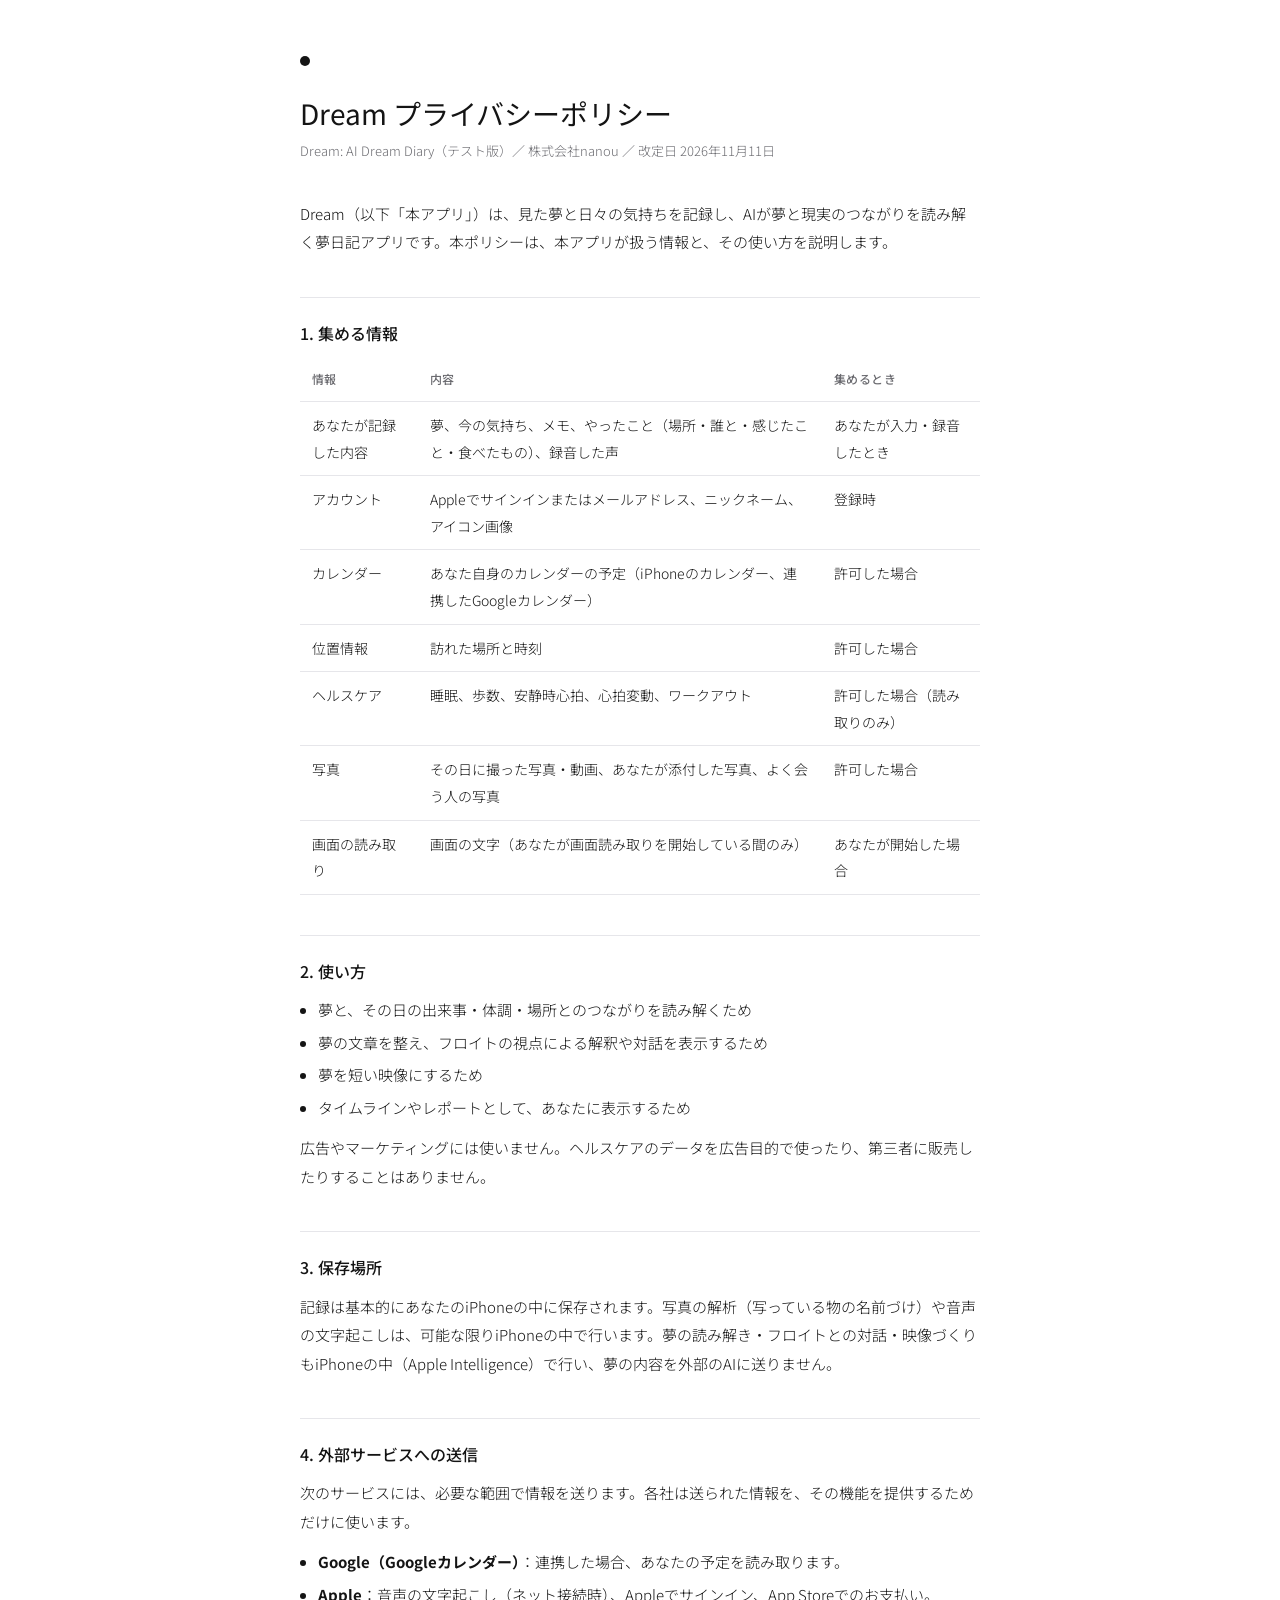
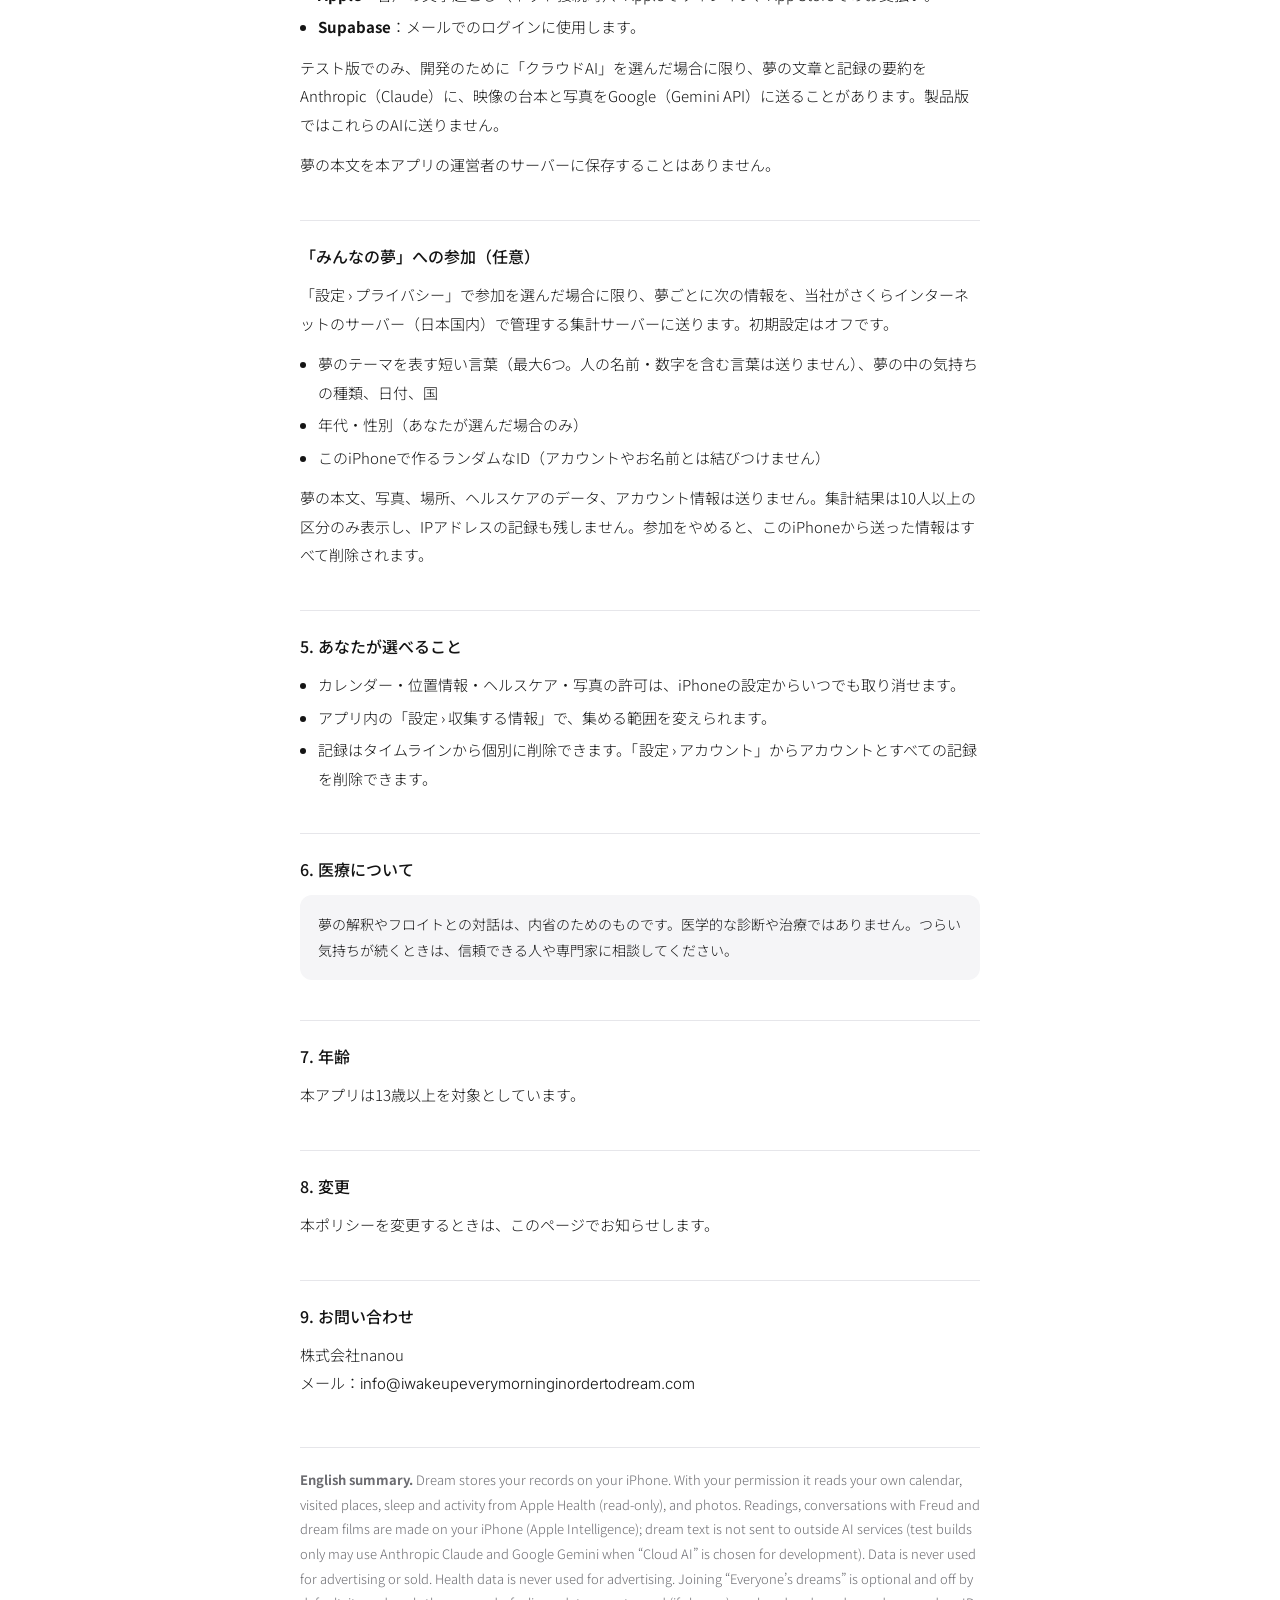
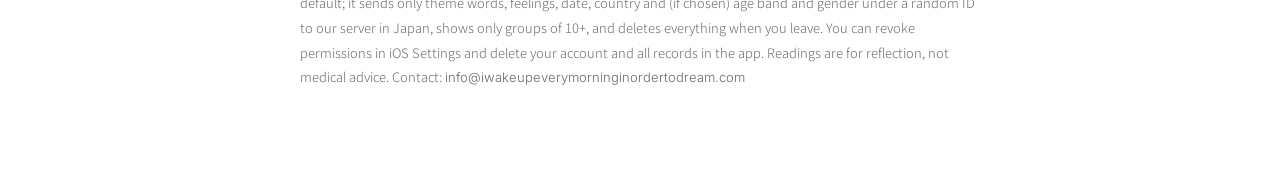
==== site/privacy.html @ ec02b275 "Add files via upload" ====
<!doctype html>
<html lang="ja">
<head>
<meta charset="utf-8">
<meta name="color-scheme" content="light">
<meta name="viewport" content="width=device-width, initial-scale=1">
<title>Dream プライバシーポリシー</title>
<link rel="stylesheet" href="https://fonts.googleapis.com/css2?family=Noto+Sans+JP:wght@300;400;500&family=Inter:wght@300;400;500&display=swap">
<style>
/* Layout: one quiet reading column, like a letter from the app. */
:root{
  --bg:#ffffff; --fg:#141414; --muted:#6b6b70; --line:#e6e6ea; --soft:#f5f5f7;
  --body:"Noto Sans JP","Inter",-apple-system,"Hiragino Sans",sans-serif;
}
body{background:var(--bg);color:var(--fg);font-family:var(--body);font-weight:300;line-height:1.9;font-size:15px}
.wrap{max-width:680px;margin:0 auto;padding-block:48px 72px;padding-left:max(16px,env(safe-area-inset-left,0px));padding-right:max(16px,env(safe-area-inset-right,0px))}
.dot{width:10px;height:10px;border-radius:50%;background:var(--fg);margin-bottom:28px}
h1{font-weight:400;font-size:28px;line-height:1.4;margin:0 0 6px;text-wrap:balance}
.meta{color:var(--muted);font-size:13px;margin:0 0 36px}
h2{font-weight:500;font-size:16px;margin:40px 0 10px;padding-top:20px;border-top:1px solid var(--line)}
p{margin:0 0 12px}
ul{margin:0 0 12px;padding-left:1.2em}
li{margin:4px 0}
.table{overflow-x:auto;margin:8px 0 12px}
table{border-collapse:collapse;width:100%;font-size:14px;min-width:480px}
th,td{text-align:left;vertical-align:top;padding:10px 12px;border-bottom:1px solid var(--line)}
th{font-weight:500;color:var(--muted);font-size:12px;letter-spacing:.04em}
.note{background:var(--soft);border-radius:12px;padding:16px 18px;font-size:14px}
.mail{font-family:"Inter",sans-serif;user-select:all}
.en{color:var(--muted);font-size:13px;margin-top:48px;padding-top:20px;border-top:1px solid var(--line)}
</style>
</head>
<body>
<main class="wrap">
  <div class="dot" aria-hidden="true"></div>
  <h1>Dream プライバシーポリシー</h1>
  <p class="meta">Dream: AI Dream Diary（テスト版）／ 株式会社nanou ／ 改定日 2026年11月11日</p>

  <p>Dream（以下「本アプリ」）は、見た夢と日々の気持ちを記録し、AIが夢と現実のつながりを読み解く夢日記アプリです。本ポリシーは、本アプリが扱う情報と、その使い方を説明します。</p>

  <h2>1. 集める情報</h2>
  <div class="table">
    <table>
      <thead><tr><th>情報</th><th>内容</th><th>集めるとき</th></tr></thead>
      <tbody>
        <tr><td>あなたが記録した内容</td><td>夢、今の気持ち、メモ、やったこと（場所・誰と・感じたこと・食べたもの）、録音した声</td><td>あなたが入力・録音したとき</td></tr>
        <tr><td>アカウント</td><td>Appleでサインインまたはメールアドレス、ニックネーム、アイコン画像</td><td>登録時</td></tr>
        <tr><td>カレンダー</td><td>あなた自身のカレンダーの予定（iPhoneのカレンダー、連携したGoogleカレンダー）</td><td>許可した場合</td></tr>
        <tr><td>位置情報</td><td>訪れた場所と時刻</td><td>許可した場合</td></tr>
        <tr><td>ヘルスケア</td><td>睡眠、歩数、安静時心拍、心拍変動、ワークアウト</td><td>許可した場合（読み取りのみ）</td></tr>
        <tr><td>写真</td><td>その日に撮った写真・動画、あなたが添付した写真、よく会う人の写真</td><td>許可した場合</td></tr>
        <tr><td>画面の読み取り</td><td>画面の文字（あなたが画面読み取りを開始している間のみ）</td><td>あなたが開始した場合</td></tr>
      </tbody>
    </table>
  </div>

  <h2>2. 使い方</h2>
  <ul>
    <li>夢と、その日の出来事・体調・場所とのつながりを読み解くため</li>
    <li>夢の文章を整え、フロイトの視点による解釈や対話を表示するため</li>
    <li>夢を短い映像にするため</li>
    <li>タイムラインやレポートとして、あなたに表示するため</li>
  </ul>
  <p>広告やマーケティングには使いません。ヘルスケアのデータを広告目的で使ったり、第三者に販売したりすることはありません。</p>

  <h2>3. 保存場所</h2>
  <p>記録は基本的にあなたのiPhoneの中に保存されます。写真の解析（写っている物の名前づけ）や音声の文字起こしは、可能な限りiPhoneの中で行います。夢の読み解き・フロイトとの対話・映像づくりもiPhoneの中（Apple Intelligence）で行い、夢の内容を外部のAIに送りません。</p>

  <h2>4. 外部サービスへの送信</h2>
  <p>次のサービスには、必要な範囲で情報を送ります。各社は送られた情報を、その機能を提供するためだけに使います。</p>
  <ul>
    <li><b>Google（Googleカレンダー）</b>：連携した場合、あなたの予定を読み取ります。</li>
    <li><b>Apple</b>：音声の文字起こし（ネット接続時）、Appleでサインイン、App Storeでのお支払い。</li>
    <li><b>Supabase</b>：メールでのログインに使用します。</li>
  </ul>
  <p>テスト版でのみ、開発のために「クラウドAI」を選んだ場合に限り、夢の文章と記録の要約をAnthropic（Claude）に、映像の台本と写真をGoogle（Gemini API）に送ることがあります。製品版ではこれらのAIに送りません。</p>
  <p>夢の本文を本アプリの運営者のサーバーに保存することはありません。</p>

  <h2>「みんなの夢」への参加（任意）</h2>
  <p>「設定 › プライバシー」で参加を選んだ場合に限り、夢ごとに次の情報を、当社がさくらインターネットのサーバー（日本国内）で管理する集計サーバーに送ります。初期設定はオフです。</p>
  <ul>
    <li>夢のテーマを表す短い言葉（最大6つ。人の名前・数字を含む言葉は送りません）、夢の中の気持ちの種類、日付、国</li>
    <li>年代・性別（あなたが選んだ場合のみ）</li>
    <li>このiPhoneで作るランダムなID（アカウントやお名前とは結びつけません）</li>
  </ul>
  <p>夢の本文、写真、場所、ヘルスケアのデータ、アカウント情報は送りません。集計結果は10人以上の区分のみ表示し、IPアドレスの記録も残しません。参加をやめると、このiPhoneから送った情報はすべて削除されます。</p>

  <h2>5. あなたが選べること</h2>
  <ul>
    <li>カレンダー・位置情報・ヘルスケア・写真の許可は、iPhoneの設定からいつでも取り消せます。</li>
    <li>アプリ内の「設定 › 収集する情報」で、集める範囲を変えられます。</li>
    <li>記録はタイムラインから個別に削除できます。「設定 › アカウント」からアカウントとすべての記録を削除できます。</li>
  </ul>

  <h2>6. 医療について</h2>
  <p class="note">夢の解釈やフロイトとの対話は、内省のためのものです。医学的な診断や治療ではありません。つらい気持ちが続くときは、信頼できる人や専門家に相談してください。</p>

  <h2>7. 年齢</h2>
  <p>本アプリは13歳以上を対象としています。</p>

  <h2>8. 変更</h2>
  <p>本ポリシーを変更するときは、このページでお知らせします。</p>

  <h2>9. お問い合わせ</h2>
  <p>株式会社nanou<br>メール：<span class="mail">info@iwakeupeverymorninginordertodream.com</span></p>

  <div class="en">
    <p><b>English summary.</b> Dream stores your records on your iPhone. With your permission it reads your own calendar, visited places, sleep and activity from Apple Health (read-only), and photos. Readings, conversations with Freud and dream films are made on your iPhone (Apple Intelligence); dream text is not sent to outside AI services (test builds only may use Anthropic Claude and Google Gemini when “Cloud AI” is chosen for development). Data is never used for advertising or sold. Health data is never used for advertising. Joining “Everyone’s dreams” is optional and off by default; it sends only theme words, feelings, date, country and (if chosen) age band and gender under a random ID to our server in Japan, shows only groups of 10+, and deletes everything when you leave. You can revoke permissions in iOS Settings and delete your account and all records in the app. Readings are for reflection, not medical advice. Contact: <span class="mail">info@iwakeupeverymorninginordertodream.com</span></p>
  </div>
</main>
</body>
</html>
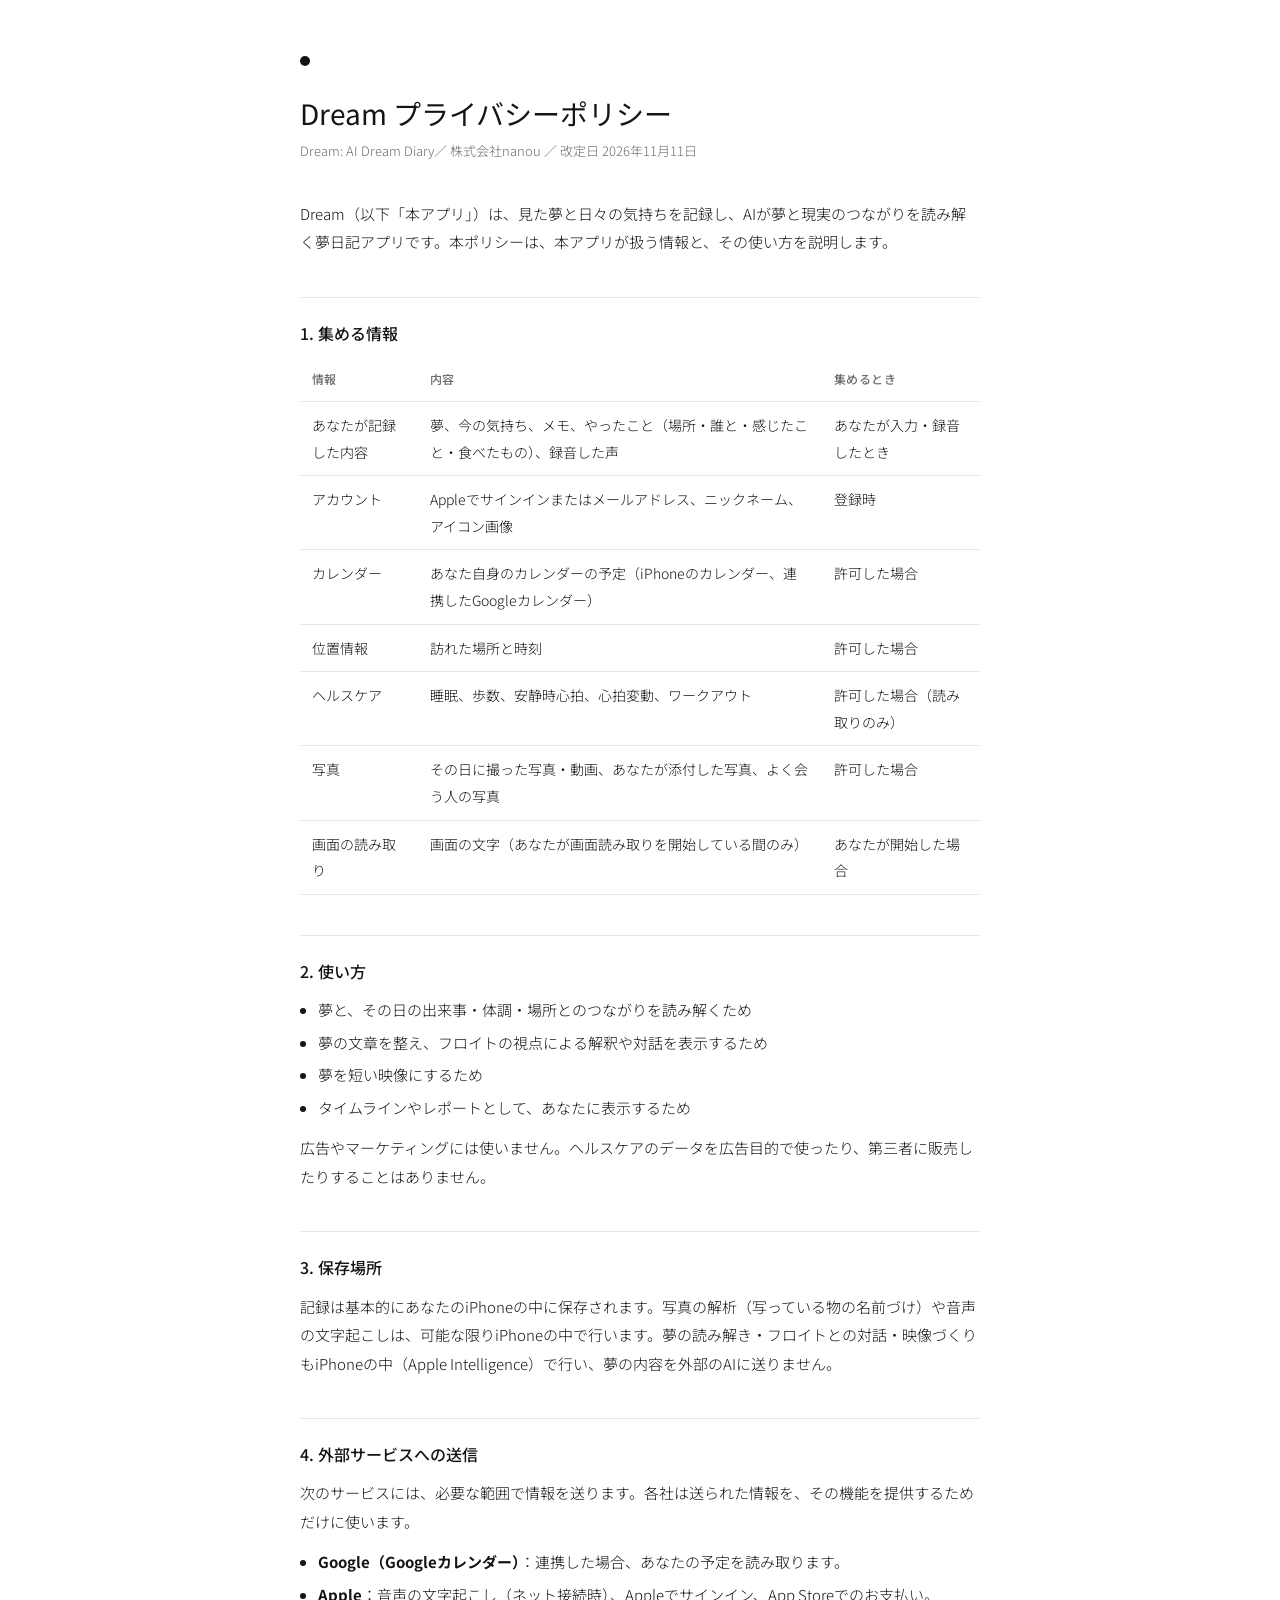
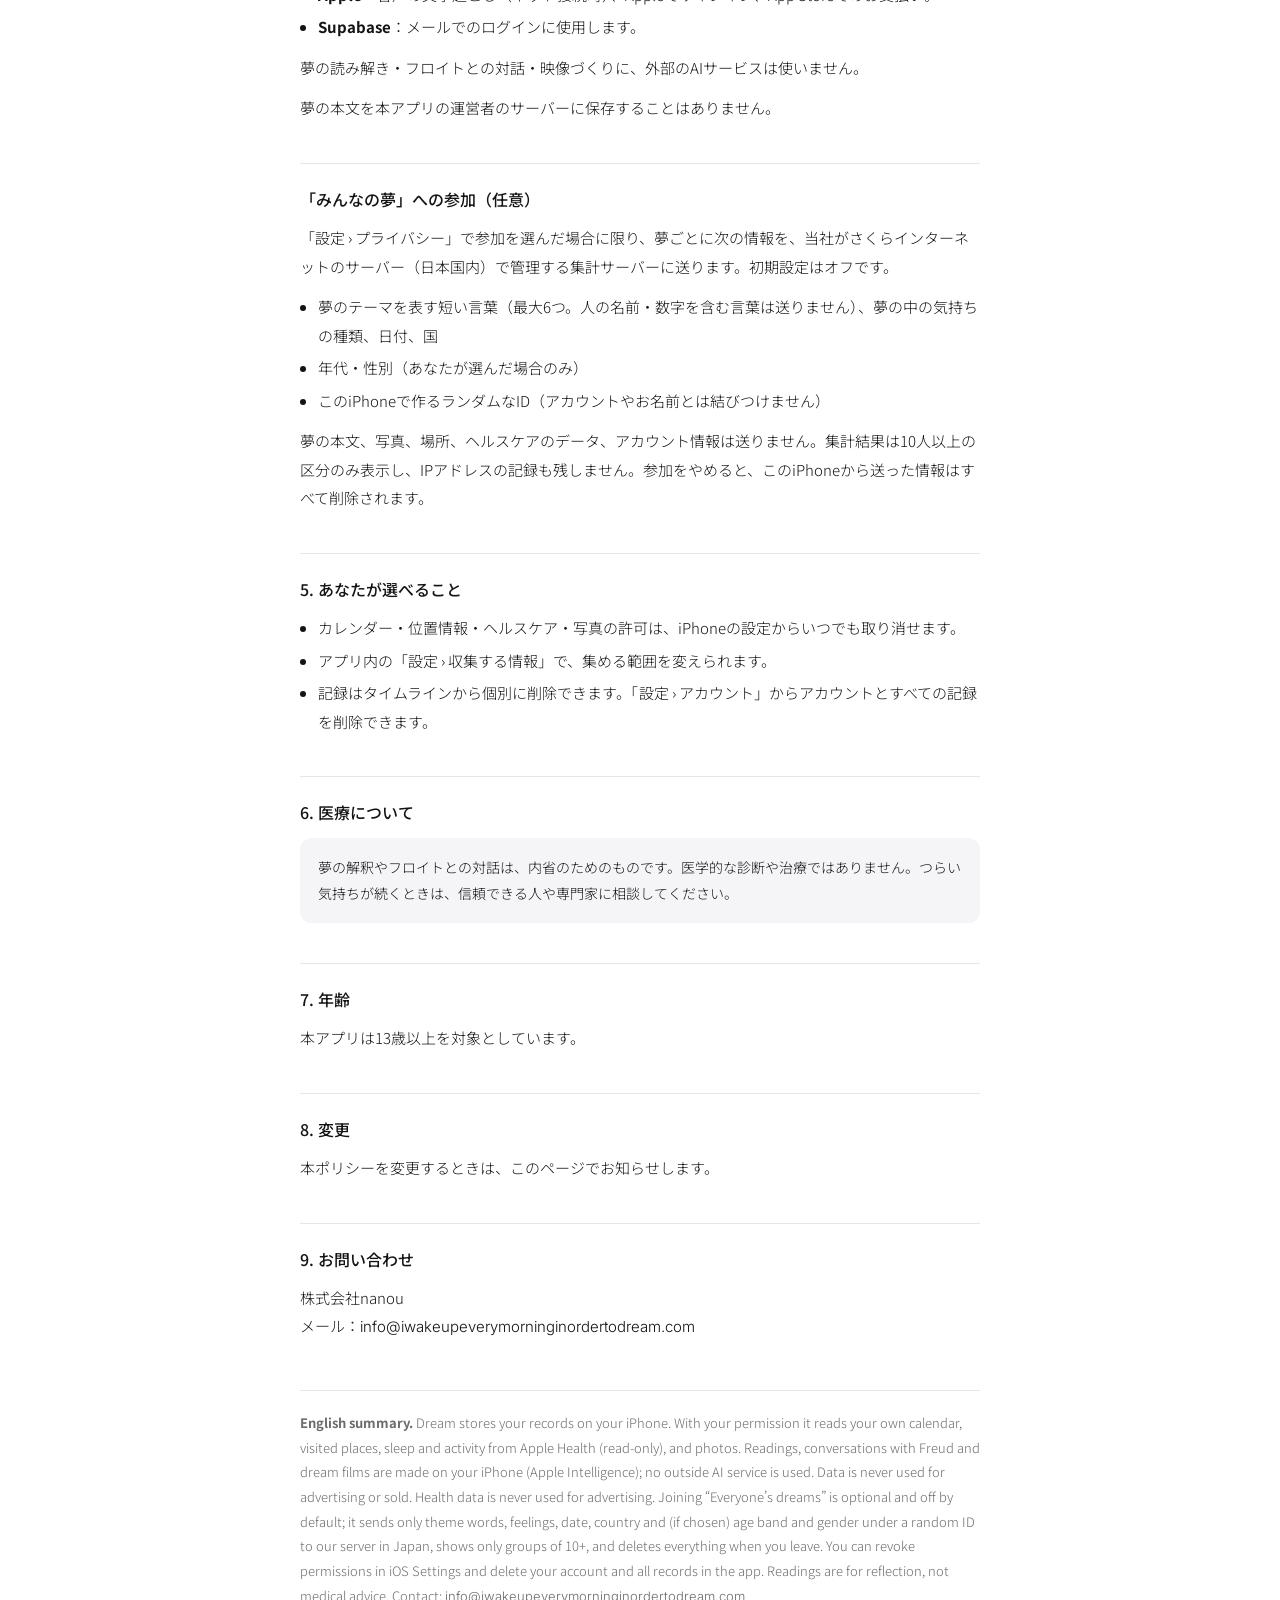
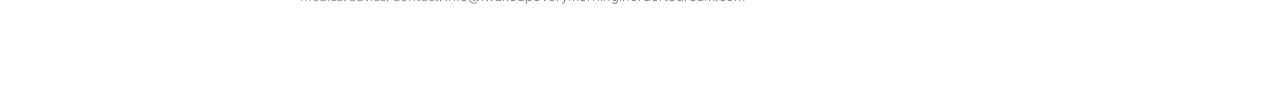
==== commit fccff134: "Add files via upload" ====
--- a/site/privacy.html
+++ b/site/privacy.html
@@ -34,7 +34,7 @@
 <main class="wrap">
   <div class="dot" aria-hidden="true"></div>
   <h1>Dream プライバシーポリシー</h1>
-  <p class="meta">Dream: AI Dream Diary（テスト版）／ 株式会社nanou ／ 改定日 2026年11月11日</p>
+  <p class="meta">Dream: AI Dream Diary／ 株式会社nanou ／ 改定日 2026年11月11日</p>
 
   <p>Dream（以下「本アプリ」）は、見た夢と日々の気持ちを記録し、AIが夢と現実のつながりを読み解く夢日記アプリです。本ポリシーは、本アプリが扱う情報と、その使い方を説明します。</p>
 
@@ -73,7 +73,7 @@
     <li><b>Apple</b>：音声の文字起こし（ネット接続時）、Appleでサインイン、App Storeでのお支払い。</li>
     <li><b>Supabase</b>：メールでのログインに使用します。</li>
   </ul>
-  <p>テスト版でのみ、開発のために「クラウドAI」を選んだ場合に限り、夢の文章と記録の要約をAnthropic（Claude）に、映像の台本と写真をGoogle（Gemini API）に送ることがあります。製品版ではこれらのAIに送りません。</p>
+  <p>夢の読み解き・フロイトとの対話・映像づくりに、外部のAIサービスは使いません。</p>
   <p>夢の本文を本アプリの運営者のサーバーに保存することはありません。</p>
 
   <h2>「みんなの夢」への参加（任意）</h2>
@@ -105,7 +105,7 @@
   <p>株式会社nanou<br>メール：<span class="mail">info@iwakeupeverymorninginordertodream.com</span></p>
 
   <div class="en">
-    <p><b>English summary.</b> Dream stores your records on your iPhone. With your permission it reads your own calendar, visited places, sleep and activity from Apple Health (read-only), and photos. Readings, conversations with Freud and dream films are made on your iPhone (Apple Intelligence); dream text is not sent to outside AI services (test builds only may use Anthropic Claude and Google Gemini when “Cloud AI” is chosen for development). Data is never used for advertising or sold. Health data is never used for advertising. Joining “Everyone’s dreams” is optional and off by default; it sends only theme words, feelings, date, country and (if chosen) age band and gender under a random ID to our server in Japan, shows only groups of 10+, and deletes everything when you leave. You can revoke permissions in iOS Settings and delete your account and all records in the app. Readings are for reflection, not medical advice. Contact: <span class="mail">info@iwakeupeverymorninginordertodream.com</span></p>
+    <p><b>English summary.</b> Dream stores your records on your iPhone. With your permission it reads your own calendar, visited places, sleep and activity from Apple Health (read-only), and photos. Readings, conversations with Freud and dream films are made on your iPhone (Apple Intelligence); no outside AI service is used. Data is never used for advertising or sold. Health data is never used for advertising. Joining “Everyone’s dreams” is optional and off by default; it sends only theme words, feelings, date, country and (if chosen) age band and gender under a random ID to our server in Japan, shows only groups of 10+, and deletes everything when you leave. You can revoke permissions in iOS Settings and delete your account and all records in the app. Readings are for reflection, not medical advice. Contact: <span class="mail">info@iwakeupeverymorninginordertodream.com</span></p>
   </div>
 </main>
 </body>
